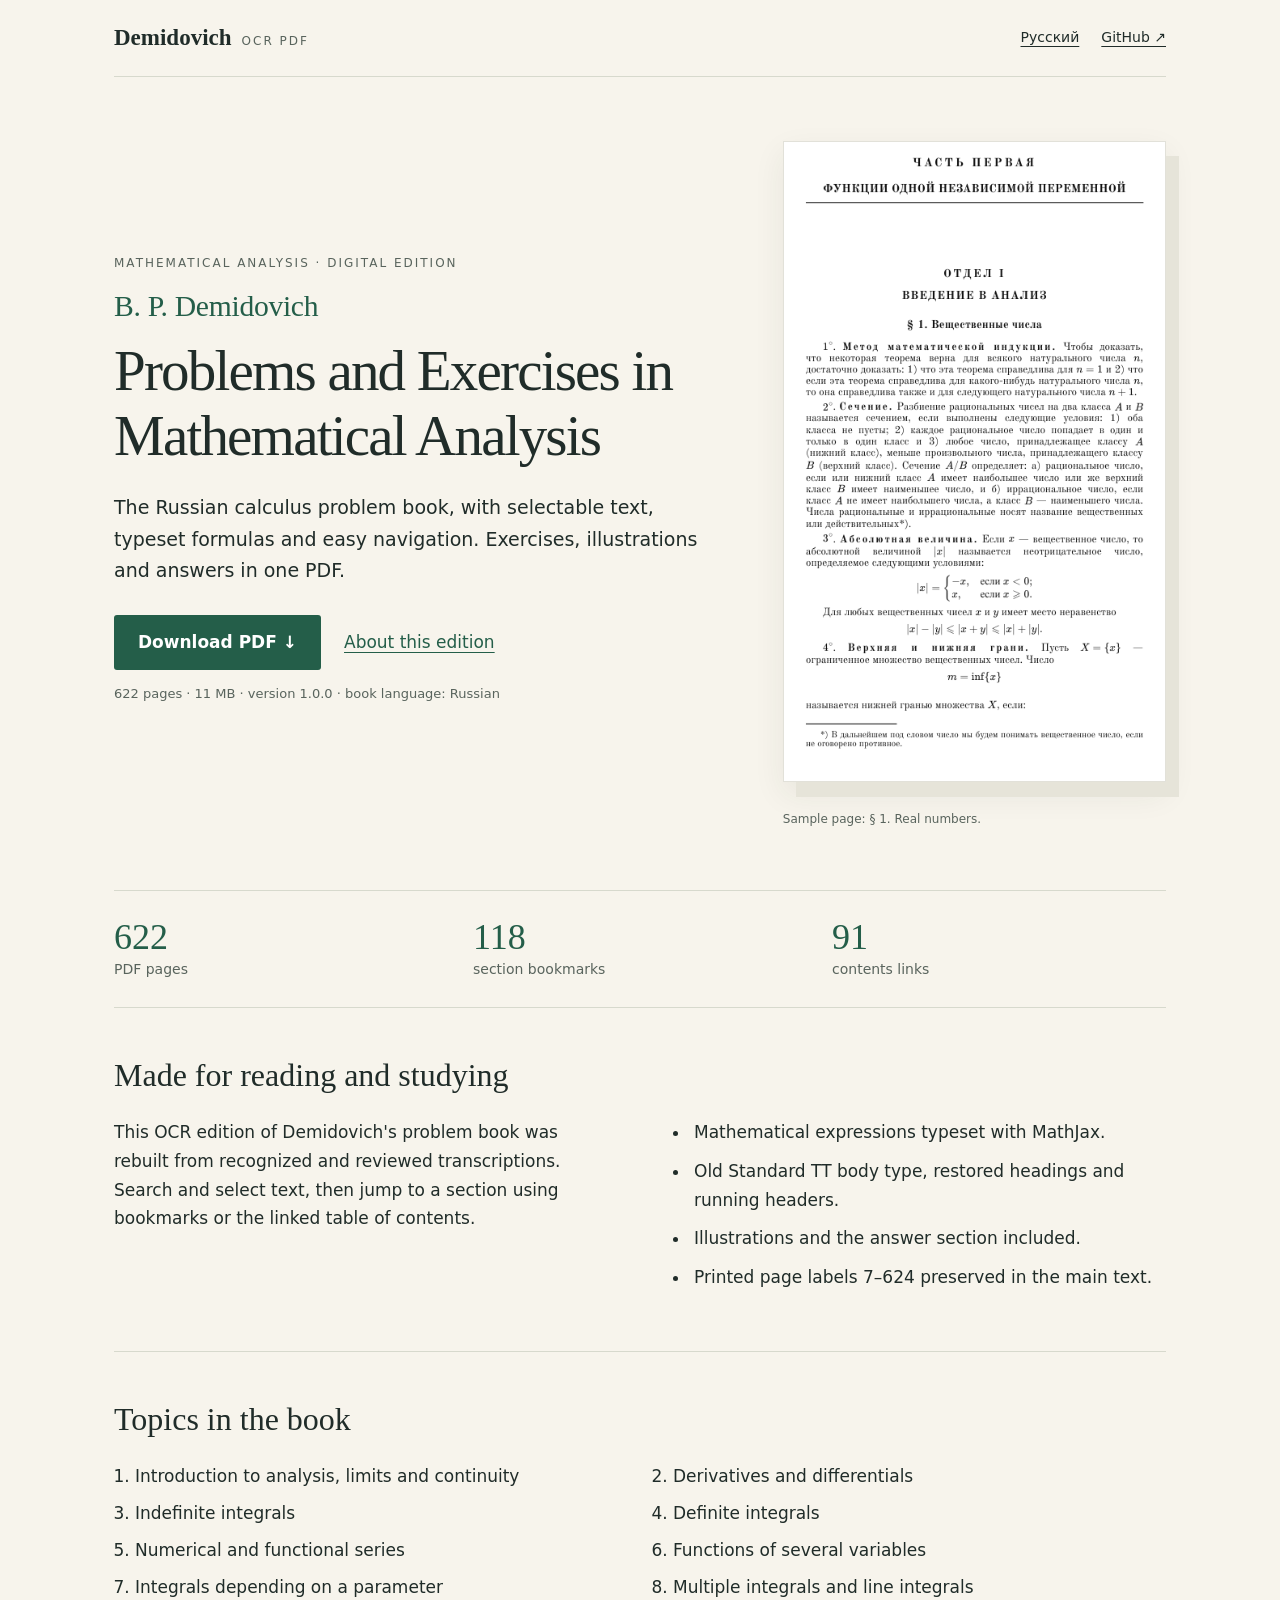
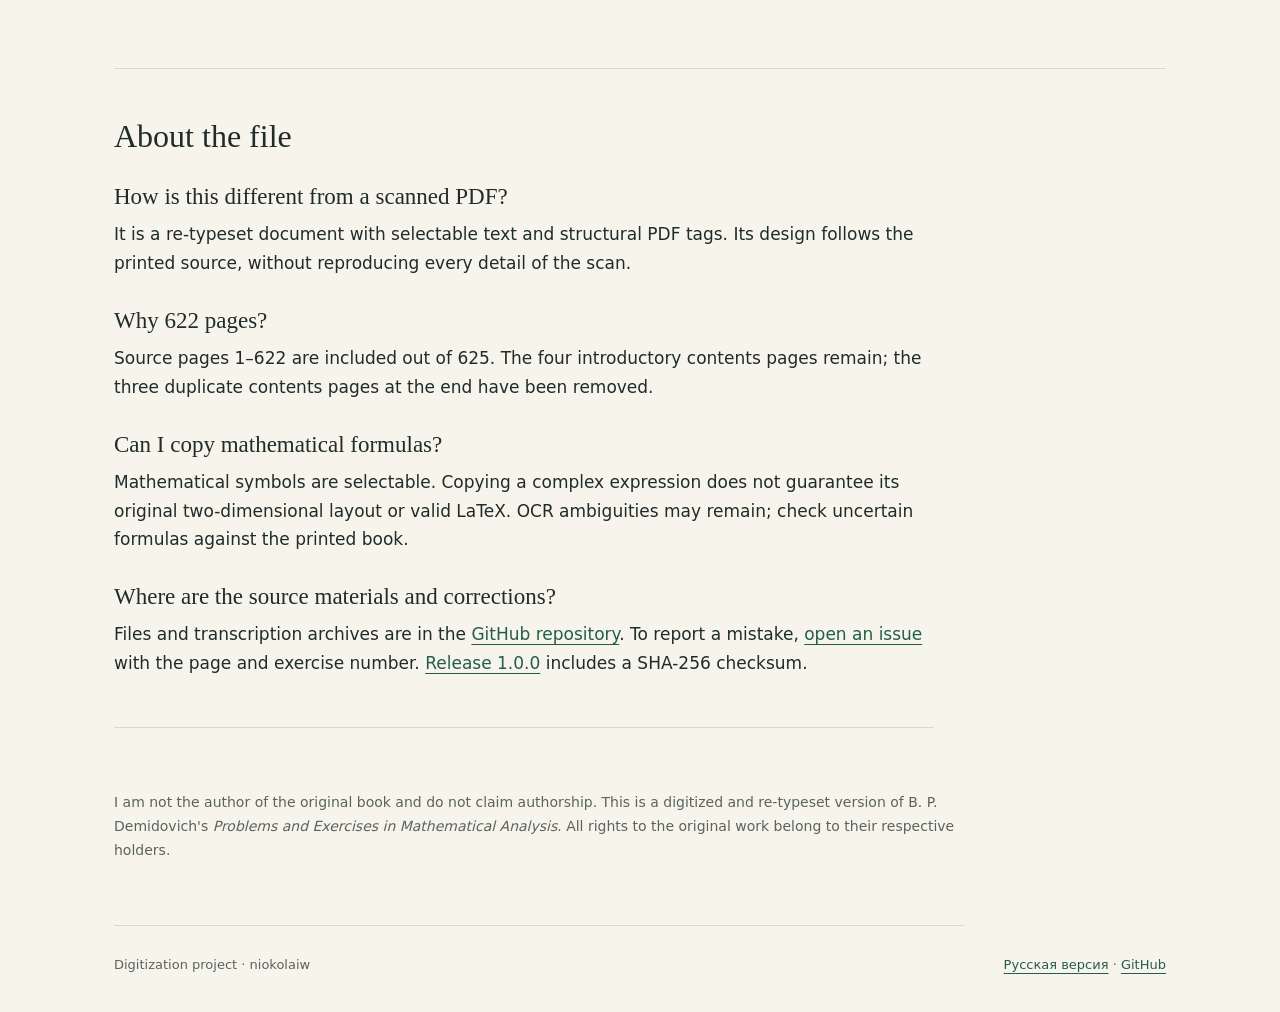
==== docs/en/index.html @ cefa4a16 "Add bilingual book pages with search metadata and sitemap" ====
<!doctype html>
<html lang="en">
<head>
  <meta charset="utf-8">
  <meta name="viewport" content="width=device-width,initial-scale=1">
  <title>Demidovich — Problems in Mathematical Analysis, Searchable OCR PDF</title>
  <meta name="description" content="B. P. Demidovich's Russian calculus problem book as a searchable PDF: 622 pages, selectable text and math symbols, answers, 118 bookmarks and linked contents.">
  <meta name="robots" content="index,follow,max-image-preview:large">
  <link rel="canonical" href="https://niokolaiw.github.io/Demidovich-ocr-full-/en/">
  <link rel="alternate" hreflang="ru" href="https://niokolaiw.github.io/Demidovich-ocr-full-/">
  <link rel="alternate" hreflang="en" href="https://niokolaiw.github.io/Demidovich-ocr-full-/en/">
  <link rel="alternate" hreflang="x-default" href="https://niokolaiw.github.io/Demidovich-ocr-full-/">
  <link rel="sitemap" type="application/xml" href="../sitemap.xml">
  <link rel="stylesheet" href="../style.css">
  <meta property="og:type" content="website">
  <meta property="og:locale" content="en_US">
  <meta property="og:title" content="Demidovich — Mathematical Analysis. Searchable PDF">
  <meta property="og:description" content="A restored Russian calculus problem book: 622 pages, selectable text and mathematical symbols, answers and 118 bookmarks.">
  <meta property="og:url" content="https://niokolaiw.github.io/Demidovich-ocr-full-/en/">
  <meta property="og:image" content="https://niokolaiw.github.io/Demidovich-ocr-full-/preview-page.png">
  <meta name="twitter:card" content="summary_large_image">
  <script type="application/ld+json">{"@context":"https://schema.org","@type":"Book","name":"Сборник задач и упражнений по математическому анализу","alternateName":"Problems and Exercises in Mathematical Analysis","author":{"@type":"Person","name":"B. P. Demidovich"},"inLanguage":"ru","bookFormat":"https://schema.org/EBook","numberOfPages":622,"url":"https://niokolaiw.github.io/Demidovich-ocr-full-/en/","description":"Digitized and re-typeset Russian calculus problem book with selectable text, mathematical symbols, answers and bookmarks.","image":"https://niokolaiw.github.io/Demidovich-ocr-full-/preview-page.png","encoding":{"@type":"MediaObject","encodingFormat":"application/pdf","contentUrl":"https://github.com/niokolaiw/Demidovich-ocr-full-/releases/download/v1.0.0/demidovich-mathematical-analysis-ocr.pdf"}}</script>
</head>
<body>
<a class="skip" href="#main">Skip to content</a>
<div class="wrap">
  <header><a class="brand" href="./">Demidovich<span>OCR PDF</span></a><nav aria-label="Main navigation"><a href="../" lang="ru" hreflang="ru">Русский</a><a href="https://github.com/niokolaiw/Demidovich-ocr-full-">GitHub ↗</a></nav></header>
  <main id="main">
    <section class="hero" aria-labelledby="book-title"><div><p class="eyebrow">Mathematical analysis · Digital edition</p><h1 id="book-title"><span>B. P. Demidovich</span>Problems and Exercises in Mathematical Analysis</h1><p class="lead">The Russian calculus problem book, with selectable text, typeset formulas and easy navigation. Exercises, illustrations and answers in one PDF.</p><div class="actions"><a class="button" href="https://github.com/niokolaiw/Demidovich-ocr-full-/releases/download/v1.0.0/demidovich-mathematical-analysis-ocr.pdf">Download PDF ↓</a><a href="#about">About this edition</a></div><p class="small">622 pages · 11 MB · version 1.0.0 · book language: Russian</p></div><figure class="preview"><a href="../preview-page.png" aria-label="Open the sample page at full size"><img src="../preview-page.png" alt="Demidovich's Introduction to Analysis, in restored Russian typesetting" width="471" height="790" fetchpriority="high"></a><figcaption>Sample page: § 1. Real numbers.</figcaption></figure></section>
    <div class="facts" aria-label="Book navigation"><div><b>622</b><span>PDF pages</span></div><div><b>118</b><span>section bookmarks</span></div><div><b>91</b><span>contents links</span></div></div>
    <section class="section" id="about"><h2>Made for reading and studying</h2><div class="columns"><p>This OCR edition of Demidovich's problem book was rebuilt from recognized and reviewed transcriptions. Search and select text, then jump to a section using bookmarks or the linked table of contents.</p><ul class="features"><li>Mathematical expressions typeset with MathJax.</li><li>Old Standard TT body type, restored headings and running headers.</li><li>Illustrations and the answer section included.</li><li>Printed page labels 7–624 preserved in the main text.</li></ul></div></section>
    <section class="section"><h2>Topics in the book</h2><ol class="subjects"><li>Introduction to analysis, limits and continuity</li><li>Derivatives and differentials</li><li>Indefinite integrals</li><li>Definite integrals</li><li>Numerical and functional series</li><li>Functions of several variables</li><li>Integrals depending on a parameter</li><li>Multiple integrals and line integrals</li></ol></section>
    <section class="section questions"><h2>About the file</h2><h3>How is this different from a scanned PDF?</h3><p>It is a re-typeset document with selectable text and structural PDF tags. Its design follows the printed source, without reproducing every detail of the scan.</p><h3>Why 622 pages?</h3><p>Source pages 1–622 are included out of 625. The four introductory contents pages remain; the three duplicate contents pages at the end have been removed.</p><h3>Can I copy mathematical formulas?</h3><p>Mathematical symbols are selectable. Copying a complex expression does not guarantee its original two-dimensional layout or valid LaTeX. OCR ambiguities may remain; check uncertain formulas against the printed book.</p><h3>Where are the source materials and corrections?</h3><p>Files and transcription archives are in the <a href="https://github.com/niokolaiw/Demidovich-ocr-full-">GitHub repository</a>. To report a mistake, <a href="https://github.com/niokolaiw/Demidovich-ocr-full-/issues">open an issue</a> with the page and exercise number. <a href="https://github.com/niokolaiw/Demidovich-ocr-full-/releases/tag/v1.0.0">Release 1.0.0</a> includes a SHA-256 checksum.</p></section>
    <section class="section credit" aria-label="Authorship"><p>I am not the author of the original book and do not claim authorship. This is a digitized and re-typeset version of B. P. Demidovich's <em>Problems and Exercises in Mathematical Analysis</em>. All rights to the original work belong to their respective holders.</p></section>
  </main>
  <footer><span>Digitization project · niokolaiw</span><div><a href="../" lang="ru">Русская версия</a> · <a href="https://github.com/niokolaiw/Demidovich-ocr-full-">GitHub</a></div></footer>
</div>
</body>
</html>
---- docs/style.css ----
:root{color-scheme:light;--paper:#f7f4ec;--ink:#202c29;--muted:#59645d;--line:#d7d9cd;--green:#245e49}*{box-sizing:border-box}html{scroll-behavior:smooth}body{margin:0;background:var(--paper);color:var(--ink);font:17px/1.7 system-ui,-apple-system,BlinkMacSystemFont,"Segoe UI",sans-serif}a{color:var(--green);text-underline-offset:4px}a:hover{text-decoration-thickness:2px}a:focus-visible{outline:3px solid #9f6028;outline-offset:5px}.wrap{max-width:1120px;padding:0 34px;margin:auto}.skip{position:absolute;top:-100px;left:20px;background:white;padding:10px}.skip:focus{top:10px}header{display:flex;align-items:center;justify-content:space-between;gap:24px;padding:25px 0;border-bottom:1px solid var(--line)}.brand{font:700 23px Georgia,serif;text-decoration:none;color:var(--ink)}.brand span{font:12px system-ui,sans-serif;letter-spacing:2px;margin-left:10px;color:var(--muted)}nav{display:flex;gap:22px;font-size:14px}nav a{color:var(--ink)}.hero{display:grid;grid-template-columns:1.25fr .8fr;gap:70px;align-items:center;padding:64px 0 60px}.eyebrow{text-transform:uppercase;letter-spacing:2px;color:var(--muted);font-size:12px;margin:0 0 17px}h1,h2,h3{font-family:Georgia,"Times New Roman",serif;line-height:1.13;font-weight:400}h1{font-size:clamp(36px,4.6vw,57px);letter-spacing:-1.8px;margin:0 0 24px}h1 span{display:block;font-size:.52em;letter-spacing:-.3px;margin-bottom:16px;color:var(--green)}.lead{font-size:19px;line-height:1.65;max-width:610px}.actions{display:flex;flex-wrap:wrap;align-items:center;gap:13px 23px;margin:29px 0 13px}.button{background:var(--green);color:#fff;padding:13px 24px;border-radius:3px;text-decoration:none;font-weight:650}.button:hover{background:#194633}.small{font-size:13px;color:var(--muted)}.preview{margin:0;position:relative}.preview img{width:100%;height:auto;display:block;border:1px solid #e2e1d9;box-shadow:13px 15px 0 #e6e4d9,0 12px 30px #22332a13}.preview figcaption{font-size:12px;color:var(--muted);margin-top:27px}.facts{display:grid;grid-template-columns:repeat(3,1fr);border-block:1px solid var(--line);padding:25px 0;gap:25px}.facts div{display:flex;flex-direction:column}.facts b{font:36px Georgia,serif;color:var(--green)}.facts span{font-size:14px;color:var(--muted)}.section{padding:49px 0;border-bottom:1px solid var(--line)}.section h2{font-size:32px;margin:0 0 25px}.columns{display:grid;grid-template-columns:1fr 1fr;gap:60px}.columns p:first-child{margin-top:0}.features{padding-left:20px;margin:0}.features li{padding:0 0 10px 4px}.subjects{display:grid;grid-template-columns:1fr 1fr;gap:8px 45px;padding-left:21px}.questions{max-width:820px}.questions h3{font-size:23px;margin:30px 0 10px}.questions p{margin:0}.credit{color:var(--muted);font-size:14px;max-width:850px}footer{padding:28px 0 35px;display:flex;flex-wrap:wrap;gap:18px 30px;justify-content:space-between;font-size:13px;color:var(--muted)}@media(max-width:760px){.wrap{padding:0 22px}header{padding:20px 0}.brand{font-size:20px}nav{gap:15px}.hero{grid-template-columns:1fr;gap:34px;padding:40px 0}.preview{max-width:330px;margin:0 auto 10px}.hero h1{letter-spacing:-1px}.columns{grid-template-columns:1fr;gap:20px}.subjects{grid-template-columns:1fr}.facts{gap:12px}.facts b{font-size:30px}.facts span{font-size:12px}.section{padding:35px 0}}@media(prefers-reduced-motion:reduce){html{scroll-behavior:auto}}
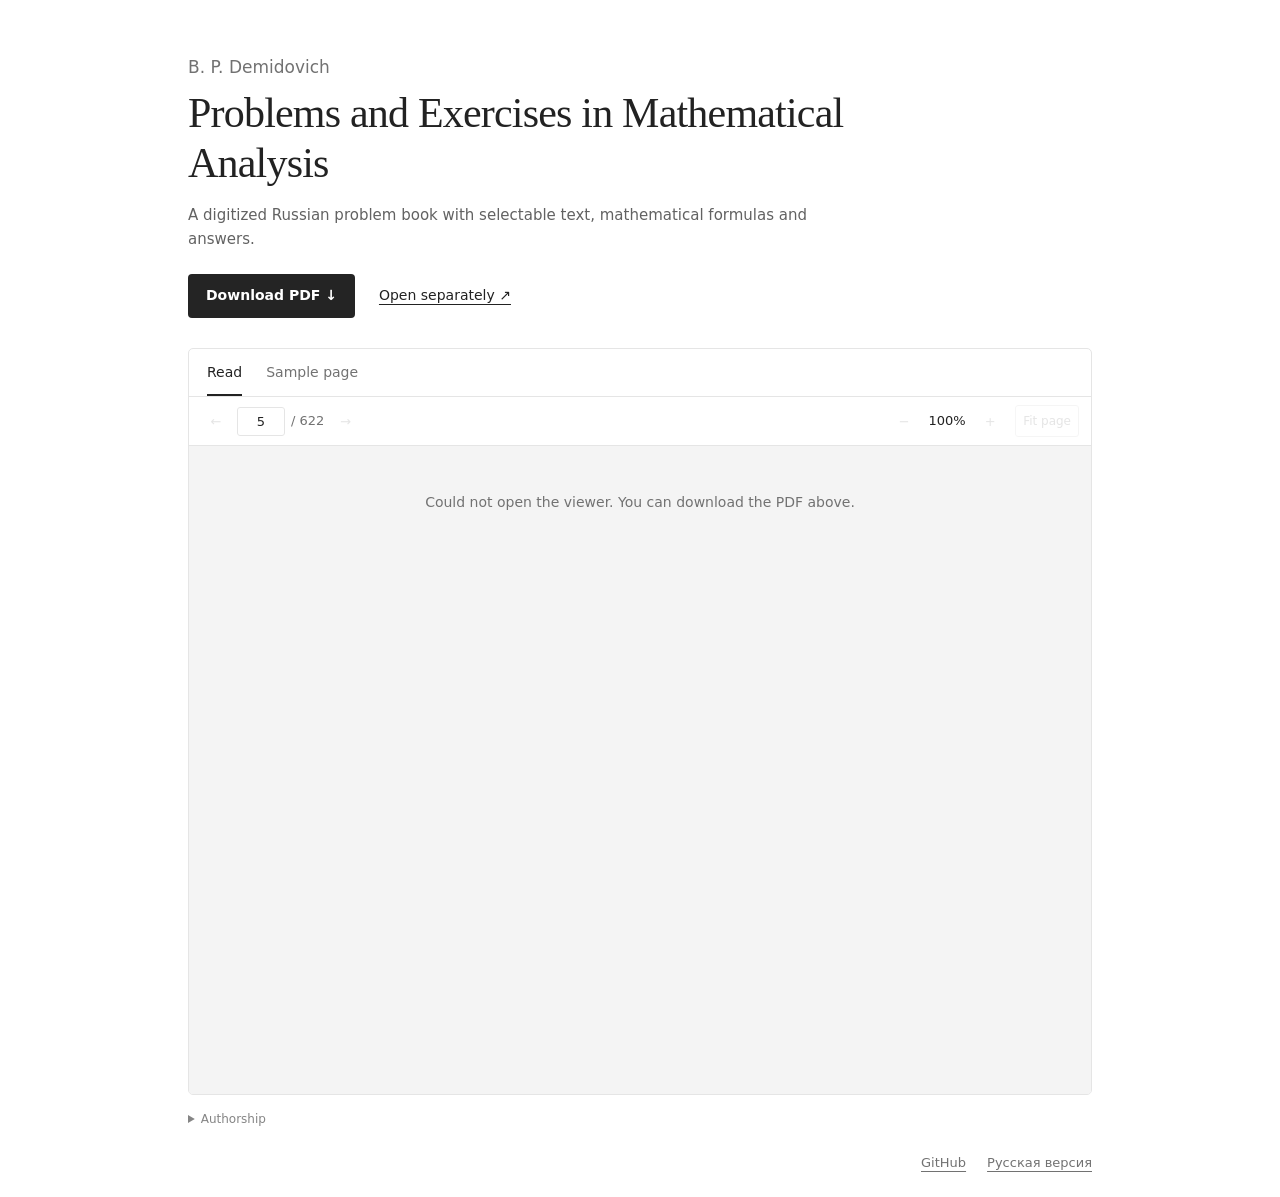
==== commit 47fe4e25: "Simplify book page and add interactive PDF reader" ====
--- a/docs/en/index.html
+++ b/docs/en/index.html
@@ -11,7 +11,7 @@
   <link rel="alternate" hreflang="en" href="https://niokolaiw.github.io/Demidovich-ocr-full-/en/">
   <link rel="alternate" hreflang="x-default" href="https://niokolaiw.github.io/Demidovich-ocr-full-/">
   <link rel="sitemap" type="application/xml" href="../sitemap.xml">
-  <link rel="stylesheet" href="../style.css">
+  <link rel="stylesheet" href="../minimal.css">
   <meta property="og:type" content="website">
   <meta property="og:locale" content="en_US">
   <meta property="og:title" content="Demidovich — Mathematical Analysis. Searchable PDF">
@@ -20,20 +20,15 @@
   <meta property="og:image" content="https://niokolaiw.github.io/Demidovich-ocr-full-/preview-page.png">
   <meta name="twitter:card" content="summary_large_image">
   <script type="application/ld+json">{"@context":"https://schema.org","@type":"Book","name":"Сборник задач и упражнений по математическому анализу","alternateName":"Problems and Exercises in Mathematical Analysis","author":{"@type":"Person","name":"B. P. Demidovich"},"inLanguage":"ru","bookFormat":"https://schema.org/EBook","numberOfPages":622,"url":"https://niokolaiw.github.io/Demidovich-ocr-full-/en/","description":"Digitized and re-typeset Russian calculus problem book with selectable text, mathematical symbols, answers and bookmarks.","image":"https://niokolaiw.github.io/Demidovich-ocr-full-/preview-page.png","encoding":{"@type":"MediaObject","encodingFormat":"application/pdf","contentUrl":"https://github.com/niokolaiw/Demidovich-ocr-full-/releases/download/v1.0.0/demidovich-mathematical-analysis-ocr.pdf"}}</script>
+<script type="module" src="../reader.js"></script>
 </head>
-<body>
-<a class="skip" href="#main">Skip to content</a>
-<div class="wrap">
-  <header><a class="brand" href="./">Demidovich<span>OCR PDF</span></a><nav aria-label="Main navigation"><a href="../" lang="ru" hreflang="ru">Русский</a><a href="https://github.com/niokolaiw/Demidovich-ocr-full-">GitHub ↗</a></nav></header>
-  <main id="main">
-    <section class="hero" aria-labelledby="book-title"><div><p class="eyebrow">Mathematical analysis · Digital edition</p><h1 id="book-title"><span>B. P. Demidovich</span>Problems and Exercises in Mathematical Analysis</h1><p class="lead">The Russian calculus problem book, with selectable text, typeset formulas and easy navigation. Exercises, illustrations and answers in one PDF.</p><div class="actions"><a class="button" href="https://github.com/niokolaiw/Demidovich-ocr-full-/releases/download/v1.0.0/demidovich-mathematical-analysis-ocr.pdf">Download PDF ↓</a><a href="#about">About this edition</a></div><p class="small">622 pages · 11 MB · version 1.0.0 · book language: Russian</p></div><figure class="preview"><a href="../preview-page.png" aria-label="Open the sample page at full size"><img src="../preview-page.png" alt="Demidovich's Introduction to Analysis, in restored Russian typesetting" width="471" height="790" fetchpriority="high"></a><figcaption>Sample page: § 1. Real numbers.</figcaption></figure></section>
-    <div class="facts" aria-label="Book navigation"><div><b>622</b><span>PDF pages</span></div><div><b>118</b><span>section bookmarks</span></div><div><b>91</b><span>contents links</span></div></div>
-    <section class="section" id="about"><h2>Made for reading and studying</h2><div class="columns"><p>This OCR edition of Demidovich's problem book was rebuilt from recognized and reviewed transcriptions. Search and select text, then jump to a section using bookmarks or the linked table of contents.</p><ul class="features"><li>Mathematical expressions typeset with MathJax.</li><li>Old Standard TT body type, restored headings and running headers.</li><li>Illustrations and the answer section included.</li><li>Printed page labels 7–624 preserved in the main text.</li></ul></div></section>
-    <section class="section"><h2>Topics in the book</h2><ol class="subjects"><li>Introduction to analysis, limits and continuity</li><li>Derivatives and differentials</li><li>Indefinite integrals</li><li>Definite integrals</li><li>Numerical and functional series</li><li>Functions of several variables</li><li>Integrals depending on a parameter</li><li>Multiple integrals and line integrals</li></ol></section>
-    <section class="section questions"><h2>About the file</h2><h3>How is this different from a scanned PDF?</h3><p>It is a re-typeset document with selectable text and structural PDF tags. Its design follows the printed source, without reproducing every detail of the scan.</p><h3>Why 622 pages?</h3><p>Source pages 1–622 are included out of 625. The four introductory contents pages remain; the three duplicate contents pages at the end have been removed.</p><h3>Can I copy mathematical formulas?</h3><p>Mathematical symbols are selectable. Copying a complex expression does not guarantee its original two-dimensional layout or valid LaTeX. OCR ambiguities may remain; check uncertain formulas against the printed book.</p><h3>Where are the source materials and corrections?</h3><p>Files and transcription archives are in the <a href="https://github.com/niokolaiw/Demidovich-ocr-full-">GitHub repository</a>. To report a mistake, <a href="https://github.com/niokolaiw/Demidovich-ocr-full-/issues">open an issue</a> with the page and exercise number. <a href="https://github.com/niokolaiw/Demidovich-ocr-full-/releases/tag/v1.0.0">Release 1.0.0</a> includes a SHA-256 checksum.</p></section>
-    <section class="section credit" aria-label="Authorship"><p>I am not the author of the original book and do not claim authorship. This is a digitized and re-typeset version of B. P. Demidovich's <em>Problems and Exercises in Mathematical Analysis</em>. All rights to the original work belong to their respective holders.</p></section>
-  </main>
-  <footer><span>Digitization project · niokolaiw</span><div><a href="../" lang="ru">Русская версия</a> · <a href="https://github.com/niokolaiw/Demidovich-ocr-full-">GitHub</a></div></footer>
-</div>
-</body>
-</html>
+<body><main class="wrap" id="main">
+<section class="intro"><p class="author">B. P. Demidovich</p><h1>Problems and Exercises in Mathematical Analysis</h1><p class="description">A digitized Russian problem book with selectable text, mathematical formulas and answers.</p><div class="actions"><a class="download" href="../demidovich.pdf" download="demidovich-mathematical-analysis-ocr.pdf">Download PDF ↓</a><a href="../demidovich.pdf" target="_blank" rel="noopener">Open separately ↗</a></div></section>
+<section class="document" aria-label="Read">
+<div class="document-tabs" role="tablist" aria-label="Read"><button id="read-tab" role="tab" aria-selected="true" aria-controls="reader-panel" type="button">Read</button><button id="sample-tab" role="tab" aria-selected="false" aria-controls="sample-panel" tabindex="-1" type="button">Sample page</button></div>
+<div id="reader-panel" role="tabpanel" aria-labelledby="read-tab"><div class="toolbar"><div class="pagination"><button id="prev" type="button" aria-label="Previous page" disabled>←</button><label class="sr-only" for="page-number">Page</label><input id="page-number" type="number" inputmode="numeric" min="1" max="622" value="5" aria-label="Page" disabled><span class="page-total">/ <span id="page-count">622</span></span><button id="next" type="button" aria-label="Next page" disabled>→</button></div><div class="zoom"><button id="zoom-out" type="button" aria-label="Zoom out" disabled>−</button><output id="zoom-level" aria-live="off">100%</output><button id="zoom-in" type="button" aria-label="Zoom in" disabled>+</button><button id="fit" type="button" disabled>Fit page</button></div></div>
+<div id="stage" class="stage" aria-busy="true" tabindex="0" aria-label="Read"><p id="status" role="status">Loading document…</p><div id="pdf-page" class="pdf-page"></div></div></div>
+<div id="sample-panel" role="tabpanel" aria-labelledby="sample-tab" hidden><a href="../preview-page.png" target="_blank" rel="noopener"><img class="sample-image" src="../preview-page.png" alt="Sample page — B. P. Demidovich" width="471" height="790" loading="lazy"></a></div></section>
+<details class="credit"><summary>Authorship</summary><p>I am not the author of the original book and do not claim authorship. This is a digitized and re-typeset version of B. P. Demidovich’s book. All rights to the original work belong to their respective holders.</p></details>
+<footer><a href="https://github.com/niokolaiw/Demidovich-ocr-full-">GitHub</a><a href="../" lang="ru" hreflang="ru">Русская версия</a></footer>
+</main></body></html>
--- a/docs/minimal.css
+++ b/docs/minimal.css
@@ -0,0 +1 @@
+:root{color-scheme:light;--ink:#222;--muted:#727272;--line:#e5e5e5}*{box-sizing:border-box}body{margin:0;color:var(--ink);background:#fff;font:16px/1.55 system-ui,-apple-system,BlinkMacSystemFont,"Segoe UI",sans-serif}a{color:inherit;text-underline-offset:4px}button,input{font:inherit}button,a,input,summary{-webkit-tap-highlight-color:transparent}a:focus-visible,button:focus-visible,input:focus-visible,summary:focus-visible{outline:2px solid #5274a8;outline-offset:4px}button{cursor:pointer}button:disabled{opacity:.35;cursor:default}.wrap{max-width:960px;margin:auto;padding:54px 28px 24px}.intro{max-width:760px}.author{font-size:17px;color:var(--muted);margin:0 0 9px}h1{font:400 clamp(29px,3.7vw,42px)/1.18 Georgia,"Times New Roman",serif;letter-spacing:-.8px;margin:0 0 16px}.description{font-size:15px;color:#626262;margin:0;max-width:640px}.actions{display:flex;align-items:center;flex-wrap:wrap;gap:24px;margin:23px 0 30px;font-size:14px}.download{display:inline-block;background:#242424;color:#fff;border-radius:4px;padding:11px 18px;text-decoration:none;font-weight:600}.download:hover{background:#444}.document{border:1px solid var(--line);border-radius:5px;overflow:hidden}.document-tabs{display:flex;gap:24px;padding:0 18px;border-bottom:1px solid var(--line)}.document-tabs button{border:0;background:none;color:var(--muted);padding:13px 0 11px;font-size:14px;border-bottom:2px solid transparent}.document-tabs button[aria-selected=true]{color:var(--ink);border-bottom-color:var(--ink)}.toolbar{display:flex;flex-wrap:wrap;justify-content:space-between;align-items:center;gap:8px;padding:8px 12px;border-bottom:1px solid var(--line);font-size:13px}.pagination,.zoom{display:flex;gap:6px;align-items:center}.toolbar button{border:1px solid transparent;border-radius:3px;background:transparent;min-width:30px;min-height:32px;padding:4px 7px;line-height:1}.toolbar button:hover:not(:disabled){background:#f1f1f1}.toolbar input{width:48px;padding:3px 2px;text-align:center;border:1px solid var(--line);border-radius:3px;background:#fff;color:var(--ink);height:29px;appearance:textfield}.toolbar input::-webkit-inner-spin-button{appearance:none}.page-total{color:var(--muted);white-space:nowrap}#zoom-level{width:44px;text-align:center;font-variant-numeric:tabular-nums}#fit{border-color:var(--line);margin-left:4px;font-size:12px}.stage{height:clamp(430px,72vh,760px);background:#f4f4f4;overflow:auto;position:relative;padding:18px;overscroll-behavior:contain}.pdf-page{position:relative;margin:0 auto;background:white;box-shadow:0 2px 7px #00000013}.pdf-page:empty{display:none}.pdf-page canvas{display:block}#status{font-size:14px;color:var(--muted);text-align:center;margin:28px 12px}#status:empty{display:none}[hidden]{display:none!important}#sample-panel{padding:24px;background:#f4f4f4}.sample-image{display:block;width:auto;max-width:100%;height:auto;max-height:75vh;margin:auto;box-shadow:0 2px 7px #00000013}.credit{font-size:12px;color:#858585;margin-top:15px;max-width:760px}.credit summary{cursor:pointer;width:fit-content}.credit p{margin:9px 0 0}footer{display:flex;justify-content:flex-end;gap:21px;font-size:13px;margin-top:24px;color:var(--muted)}.sr-only{position:absolute;width:1px;height:1px;padding:0;margin:-1px;overflow:hidden;clip:rect(0,0,0,0);white-space:nowrap;border:0}.textLayer{position:absolute;text-align:initial;inset:0;overflow:clip;opacity:1;line-height:1;text-size-adjust:none;forced-color-adjust:none;transform-origin:0 0;caret-color:CanvasText;z-index:1;--min-font-size:1;--text-scale-factor:calc(var(--total-scale-factor) * var(--min-font-size));--min-font-size-inv:calc(1 / var(--min-font-size))}.textLayer :is(span,br){color:transparent;position:absolute;white-space:pre;cursor:text;transform-origin:0% 0%}.textLayer>:not(.markedContent),.textLayer .markedContent span:not(.markedContent){z-index:1;--font-height:0;font-size:calc(var(--text-scale-factor) * var(--font-height));--scale-x:1;--rotate:0deg;transform:rotate(var(--rotate)) scaleX(var(--scale-x)) scale(var(--min-font-size-inv))}.textLayer .markedContent{display:contents}.textLayer span[role=img]{user-select:none;cursor:default}.textLayer ::selection{background:#7ea5e766}@media(max-width:540px){.wrap{padding:30px 16px 22px}h1{letter-spacing:-.4px}.author{font-size:15px}.actions{margin:20px 0 24px;gap:20px}.toolbar{padding:6px 5px;gap:3px}.pagination,.zoom{gap:2px}.toolbar button{min-width:25px;padding:4px 5px}#zoom-level{width:38px;font-size:12px}#fit{font-size:11px;margin-left:0}.toolbar input{width:39px}.stage{padding:12px;height:65vh;min-height:420px}.credit{margin-top:12px}footer{justify-content:flex-start}}
